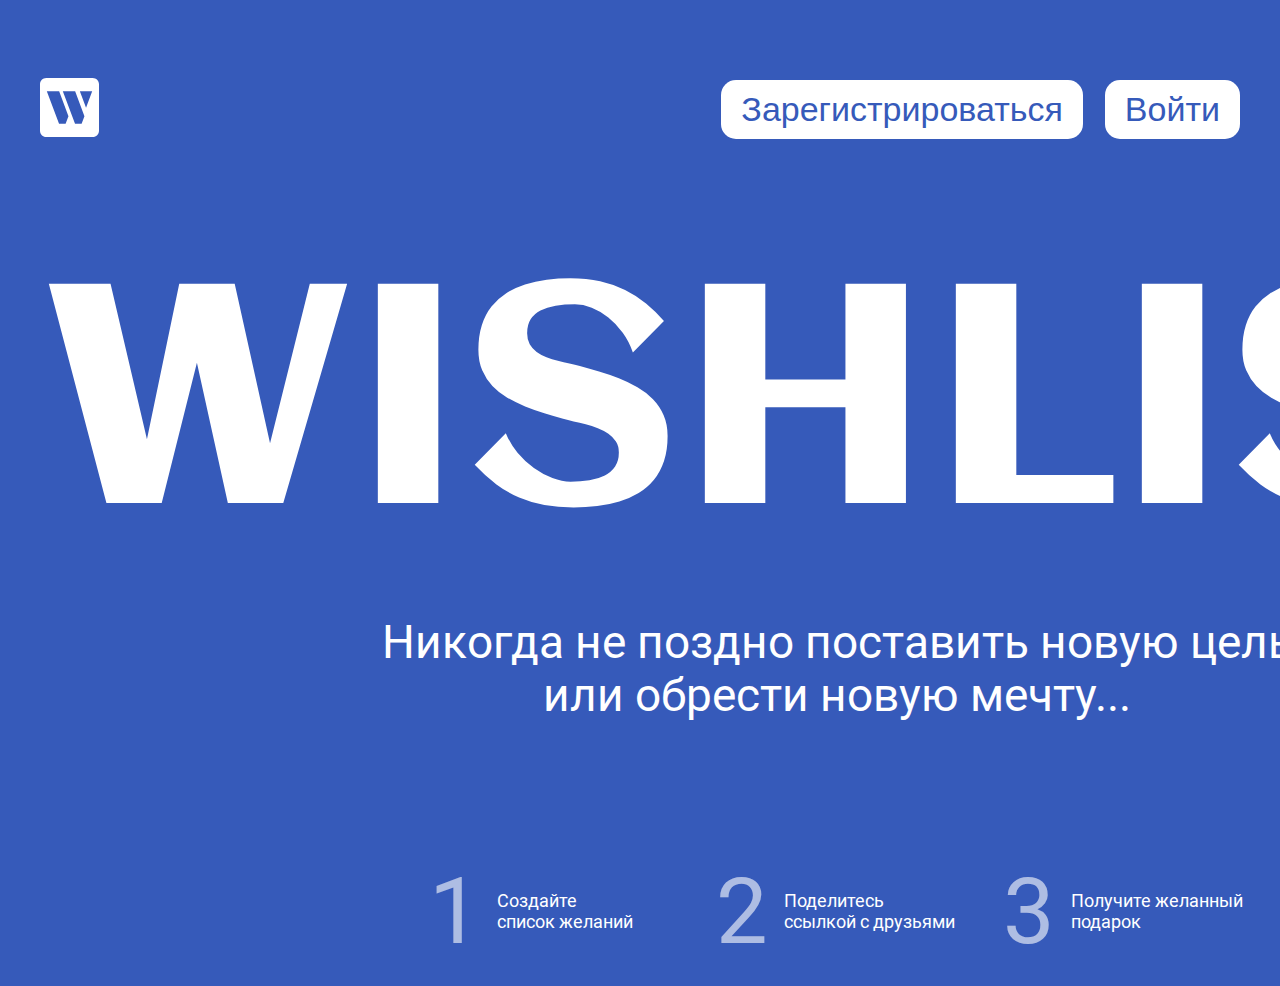
==== index.html @ 6384e107 "Вёрстка сайта и стилизация header.header и section.hero" ====
<!DOCTYPE html>
<html lang="кг">
<head>
	<meta charset="UTF-8">
	<meta http-equiv="X-UA-Compatible" content="IE=edge">
	<meta name="viewport" content="width=device-width, initial-scale=1.0">
	<link rel="stylesheet" href="index.css">
	<title>WishList - список желаний</title>
</head>
<body>
	<header class="header">
		<div class="container header__container">
			<a class="header__logo-link" href="#">
				<img class="header__logo" src="img/logo.svg" alt="логотип сервиса WishList">
			</a>

			<nav class="nav header__nav">
				<button class="btn nav__btn">Зарегистрироваться</button>
				<button class="btn nav__btn">Войти</button>
			</nav>

			<button class="burger header__burger">
				<span class="burger__line"></span>
			</button>
		</div>
	</header>

	<main class="app">
		<!-- Главный блок -->
		<section class="hero">
			<div class="container hero__container">
				<h1 class="hero__title">WishList</h1>

				<p class="hero__description">Никогда не поздно поставить новую цель или обрести новую мечту... </p>

				<ol class="steps hero__steps">
					<li class="steps__item">Cоздайте список&nbsp;желаний</li>
					<li class="steps__item">Поделитесь ссылкой&nbsp;с&nbsp;друзьями</li>
					<li class="steps__item">Получите желанный подарок</li>
				</ol>
			</div>
		</section>

		<!-- Секция желаний -->
		<section class="wishlist">
			<div class="container">
				<div class="profile wishlist__profile">
					<img class="profile__avatar" src="img/avatar.png" alt="фото пользователя">

					<div class="profile__content">
						<h2 class="profile__fulname">Иван Петров</h2>

						<p class="profile__birthday">15 июля исполнится 55 лет</p>

						<button class="profile__edit">
							<svg width="38" height="38" viewBox="0 0 38 38" fill="none" xmlns="http://www.w3.org/2000/svg">
								<path d="M4.75 33.25H10.6875L28.1992 15.7384L22.2617 9.80086L4.75 27.3125V33.25ZM7.91667 28.6267L22.2617 14.2817L23.7183 15.7384L9.37333 30.0834H7.91667V28.6267ZM29.0858 5.20919C28.9394 5.06241 28.7654 4.94596 28.5738 4.86651C28.3823 4.78705 28.177 4.74615 27.9696 4.74615C27.7622 4.74615 27.5569 4.78705 27.3653 4.86651C27.1738 4.94596 26.9998 5.06241 26.8533 5.20919L23.9558 8.10669L29.8933 14.0442L32.7908 11.1467C32.9376 11.0002 33.0541 10.8262 33.1335 10.6347C33.213 10.4431 33.2539 10.2378 33.2539 10.0304C33.2539 9.82307 33.213 9.61774 33.1335 9.4262C33.0541 9.23466 32.9376 9.06067 32.7908 8.91419L29.0858 5.20919Z" fill="white"/>
							</svg>

							<span>редактировать профиль</span>
						</button>
					</div>

					<p class="wishlist__description">Это мой список желаний если вы мне хотите что-то подарить, то прошу выбирайте из списка ниже или карту Ozon. Лучше нарушить эффект внезапности, чем подарить что-то ненужное или то, что у меня уже есть.</p>

					<!-- Обёртка для двух списков категорий товаров -->
					<ul class="categories wishlist__categories">
						<li class="categories__item">
							<h3 class="categories__title">Гаджеты</h3>

							<!-- Первый список -->
							<ul class="wishlist__items">
								<li class="item">
									<img class="item__img" src="img/buds.jpg" alt="Xiaomi Redmi Buds 4 Pro ">

									<h4 class="item__title">Xiaomi Redmi Buds 4 Pro </h4>

									<p class="item__price">5800 руб.</p>

									<button class="btn item__btn btn__castling">Выбрать</button>
								</li>
								
								<li class="item">
									<img class="item__img" src="img/buds.jpg" alt="Xiaomi Redmi Buds 4 Pro ">

									<h4 class="item__title">Xiaomi Redmi Buds 4 Pro </h4>

									<p class="item__price">5800 руб.</p>

									<button class="btn item__btn btn__castling">Выбрать</button>
								</li>

								<li class="item">
									<img class="item__img" src="img/buds.jpg" alt="Xiaomi Redmi Buds 4 Pro ">

									<h4 class="item__title">Xiaomi Redmi Buds 4 Pro </h4>

									<p class="item__price">5800 руб.</p>

									<button class="btn item__btn btn__castling">Выбрать</button>
								</li>
							</ul>
						</li>

						<li class="categories__item">
							<h3 class="categories__title">Хобби</h3>

							<!-- Второй список -->
							<ul class="wishlist__items">
								<li class="item">
									<img class="item__img" src="img/buds.jpg" alt="Xiaomi Redmi Buds 4 Pro ">

									<h4 class="item__title">Xiaomi Redmi Buds 4 Pro </h4>

									<p class="item__price">5800 руб.</p>

									<button class="btn item__btn btn__castling">Выбрать</button>
								</li>

								<li class="item">
									<img class="item__img" src="img/buds.jpg" alt="Xiaomi Redmi Buds 4 Pro ">

									<h4 class="item__title">Xiaomi Redmi Buds 4 Pro </h4>

									<p class="item__price">5800 руб.</p>

									<button class="btn item__btn btn__castling">Выбрать</button>
								</li>

								<li class="item">
									<img class="item__img" src="img/buds.jpg" alt="Xiaomi Redmi Buds 4 Pro ">

									<h4 class="item__title">Xiaomi Redmi Buds 4 Pro </h4>

									<p class="item__price">5800 руб.</p>

									<button class="btn item__btn btn__castling">Выбрать</button>
								</li>
							</ul>
						</li>
					</ul>
				</div>
			</div>
		</section>

		<!-- Редактирование профиля -->
		<section class="edit edit_profile">
			<div class="container">
				<form class="edit__form">
					<!-- Редактирование и удаление аватара -->
					<fieldset class="edit__avatar">
						<img class="edit__avatar-img" src="img/avatar.png" alt="Ававтар пользователя">

						<div class="edit__avatar-load">
							<label for="avatar-load" class="edit__label-avatar">
								<svg width="38" height="38" viewBox="0 0 38 38" fill="none" xmlns="http://www.w3.org/2000/svg">
									<path d="M4.75 33.25H10.6875L28.1992 15.7384L22.2617 9.80086L4.75 27.3125V33.25ZM7.91667 28.6267L22.2617 14.2817L23.7183 15.7384L9.37333 30.0834H7.91667V28.6267ZM29.0858 5.20919C28.9394 5.06241 28.7654 4.94596 28.5738 4.86651C28.3823 4.78705 28.177 4.74615 27.9696 4.74615C27.7622 4.74615 27.5569 4.78705 27.3653 4.86651C27.1738 4.94596 26.9998 5.06241 26.8533 5.20919L23.9558 8.10669L29.8933 14.0442L32.7908 11.1467C32.9376 11.0002 33.0541 10.8262 33.1335 10.6347C33.213 10.4431 33.2539 10.2378 33.2539 10.0304C33.2539 9.82307 33.213 9.61774 33.1335 9.4262C33.0541 9.23466 32.9376 9.06067 32.7908 8.91419L29.0858 5.20919Z" fill="white"/>
								</svg>

								Обновить фотографию</label>
							<input class="edit__input-file edit__input-file_avatar" type="file" accept="image/jpeg, image/png">
						</div>

						<button class="edit__avatar-delete">
							<svg width="38" height="38" viewBox="0 0 38 38" fill="none" xmlns="http://www.w3.org/2000/svg">
								<path d="M9.48842 29.6389C9.48842 31.35 10.9027 32.75 12.6313 32.75H25.2027C26.9313 32.75 28.3456 31.35 28.3456 29.6389V10.9722H9.48842V29.6389ZM12.6313 14.0833H25.2027V29.6389H12.6313V14.0833ZM24.417 6.30556L22.8456 4.75H14.9884L13.417 6.30556H7.91699V9.41667H29.917V6.30556H24.417Z" fill="white"/>
							</svg>
							
							Удалить
						</button>
					</fieldset>

					<!-- Редактированик имени и фамилии -->
					<fieldset class="edit__name">
						<label class="edit__label">
							<span class="eidt__label-text">Имя:</span>
							<input class="input" type="text" name="name"> 
						</label>

						<label class="edit__label">
							<span class="eidt__label-text">Фамилия:</span>
							<input class="input" type="text" name="surname">
						</label>
					</fieldset>

					<!-- Редактирование дня рождения -->
					<fieldset class="edit__birthday">
						<legend class="edit__label">Дата рождения:</legend>

						<label class="edit__label">
							<select class="edit__select" type="text" name="day"></select>
						</label>

						<label class="edit__label">
							<select class="edit__select" type="text" name="month"></select>
						</label>

						<label class="edit__label">
							<select class="edit__select" type="text" name="year"></select>
						</label>
					</fieldset>

					<!-- Редактирование вступительного текста: -->
					<fieldset class="edit__description">
						<label class="edit__label" for="description">Вступительный текст:</label>
							<textarea class="edit__description-input" name="description"> </textarea>
					</fieldset>

					<button class="btn edit__submit-btn">Сохранить изменения</button>
				</form>
			</div>
		</section>

		<!-- Редактирование желаний -->
		<section class="edit edit_wish">
			<div class="container">
				<form class="edit__form">
					<fieldset class="edit__wish">
						<!-- Редактирование описания -->
						<label class="edit__label">
							<span class="eidt__label-text">Описание:</span>
							<input class="input" type="text" name="title"> 
						</label>

						<!-- Редактирование категории товара -->
						<label class="edit__label">
							<span class="eidt__label-text">Категория:</span>
							<input class="input" type="text" name="category">
						</label>

						<!-- Редактирование цены -->
						<div class="edit__wish-price">
							<label class="edit__label">
								<span class="eidt__label-text">Цена:</span>
								<input class="input" type="text" name="title">
							</label>

							<label class="edit__label-select" for="">
								<select class="edit__select edit__select_currency" name="price">
								</select>
							</label>
						</div>

						<!-- Редактирование ссылки на товар -->
						<label class="edit__label">
							<span class="eidt__label-text">Ссылка:</span>
							<input class="input" type="text" name="link">
						</label>
					</fieldset>

					<!-- Добавление фото товара -->
					<fieldset class="edit__wish-photo">
						<label class="edit__label-photo">
							<img class="edit__wish-image" src="img/no-photo.svg" alt="Фото товара">
						</label>
					</fieldset>

					<button class="btn edit__submit-btn">Сохранить изменения</button>
					<button class="btn edit__delete-btn">Удалить желание</button>
				</form>
			</div>
		</section>

		<!-- Модальное окно -->
		<div class="modal"></div>
	</main>

	<footer class="footer">

	</footer>
</body>
</html>
---- index.css ----
/* Сброс и основные стили */
@import url('style/main/_global.css');
@import url('style/main/fonts.css');
@import url('style/main/variables.css');
@import url('style/main/style.css');

/* Модули */
@import url('style/module/nav.css');
@import url('style/module/burger.css');
@import url('style/module/steps.css');

/* Section */
@import url('style/section/header.css');
@import url('style/section/hero.css');
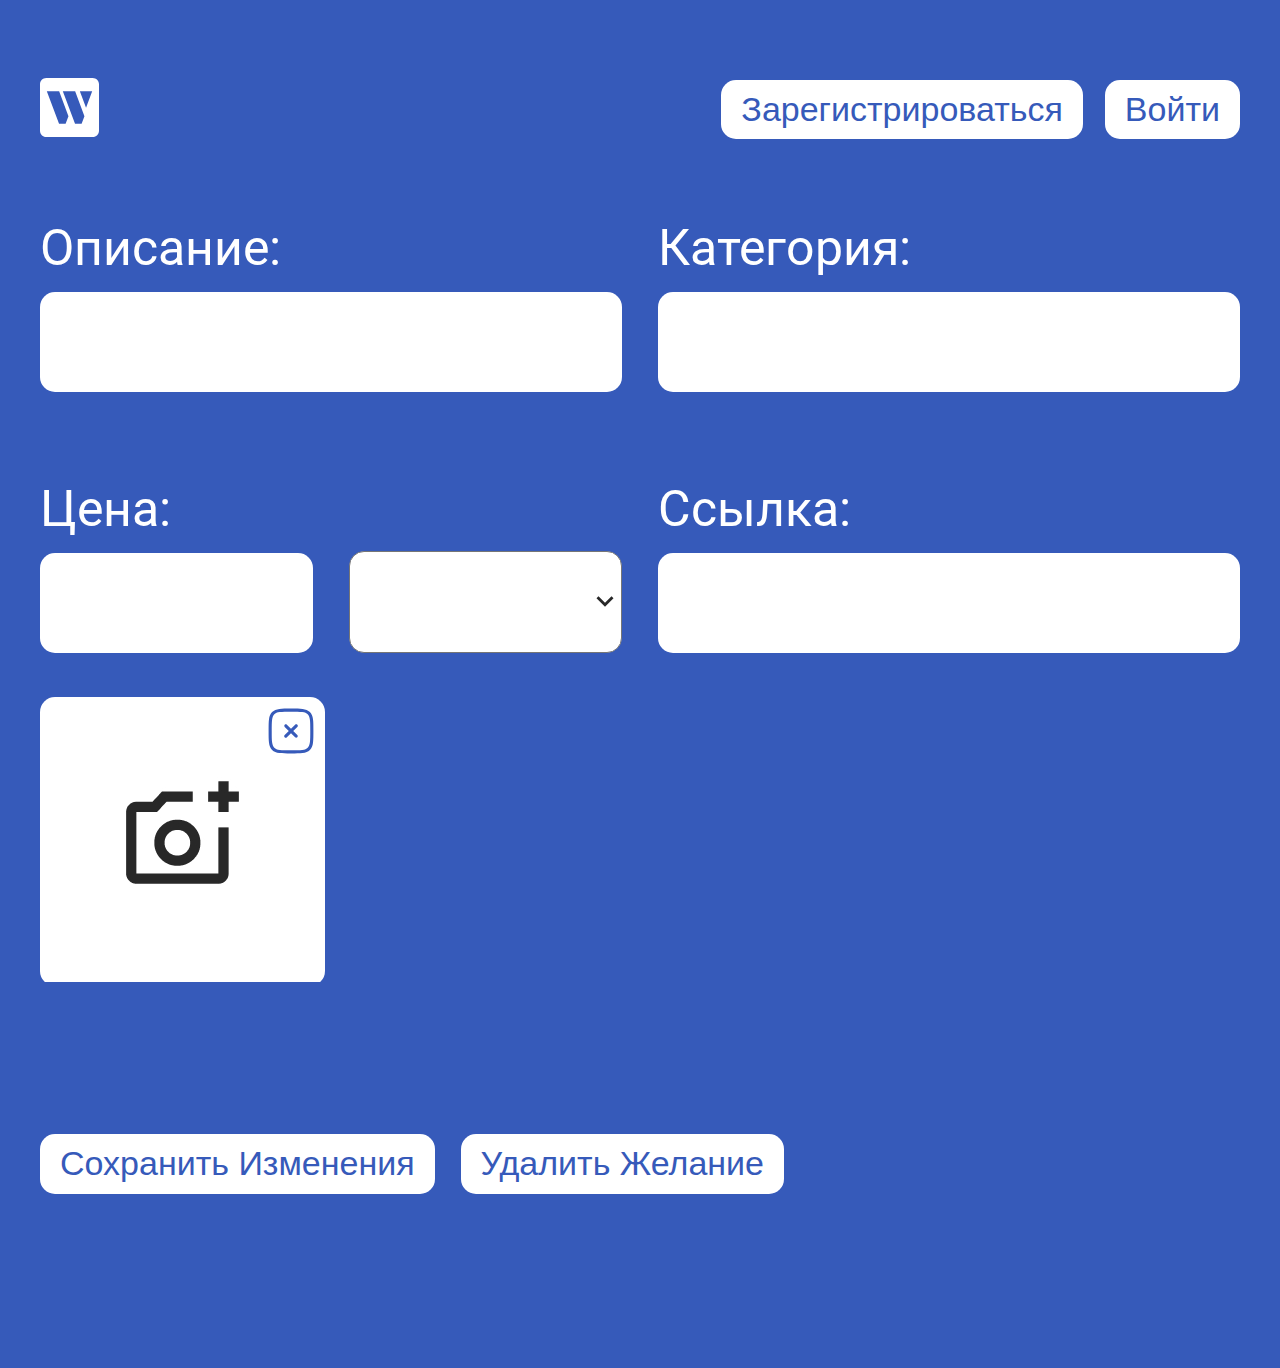
==== commit 0c745b0b: "Стилизованы остальные блоки" ====
--- a/index.html
+++ b/index.html
@@ -60,6 +60,7 @@
 							<span>редактировать профиль</span>
 						</button>
 					</div>
+				</div>
 
 					<p class="wishlist__description">Это мой список желаний если вы мне хотите что-то подарить, то прошу выбирайте из списка ниже или карту Ozon. Лучше нарушить эффект внезапности, чем подарить что-то ненужное или то, что у меня уже есть.</p>
 
@@ -139,7 +140,7 @@
 							</ul>
 						</li>
 					</ul>
-				</div>
+
 			</div>
 		</section>
 
@@ -149,7 +150,7 @@
 				<form class="edit__form">
 					<!-- Редактирование и удаление аватара -->
 					<fieldset class="edit__avatar">
-						<img class="edit__avatar-img" src="img/avatar.png" alt="Ававтар пользователя">
+						<img class="edit__avatar-img" src="img/avatar.png" alt="Аватар пользователя">
 
 						<div class="edit__avatar-load">
 							<label for="avatar-load" class="edit__label-avatar">
@@ -159,50 +160,59 @@
 
 								Обновить фотографию</label>
 							<input class="edit__input-file edit__input-file_avatar" type="file" accept="image/jpeg, image/png">
+							
+							<button class="edit__avatar-delete">
+								<svg width="38" height="38" viewBox="0 0 38 38" fill="none" xmlns="http://www.w3.org/2000/svg">
+									<path d="M9.48842 29.6389C9.48842 31.35 10.9027 32.75 12.6313 32.75H25.2027C26.9313 32.75 28.3456 31.35 28.3456 29.6389V10.9722H9.48842V29.6389ZM12.6313 14.0833H25.2027V29.6389H12.6313V14.0833ZM24.417 6.30556L22.8456 4.75H14.9884L13.417 6.30556H7.91699V9.41667H29.917V6.30556H24.417Z" fill="white"/>
+								</svg>
+								
+								Удалить
+							</button>
 						</div>
-
-						<button class="edit__avatar-delete">
-							<svg width="38" height="38" viewBox="0 0 38 38" fill="none" xmlns="http://www.w3.org/2000/svg">
-								<path d="M9.48842 29.6389C9.48842 31.35 10.9027 32.75 12.6313 32.75H25.2027C26.9313 32.75 28.3456 31.35 28.3456 29.6389V10.9722H9.48842V29.6389ZM12.6313 14.0833H25.2027V29.6389H12.6313V14.0833ZM24.417 6.30556L22.8456 4.75H14.9884L13.417 6.30556H7.91699V9.41667H29.917V6.30556H24.417Z" fill="white"/>
-							</svg>
-							
-							Удалить
-						</button>
 					</fieldset>
 
 					<!-- Редактированик имени и фамилии -->
 					<fieldset class="edit__name">
 						<label class="edit__label">
-							<span class="eidt__label-text">Имя:</span>
-							<input class="input" type="text" name="name"> 
-						</label>
-
-						<label class="edit__label">
-							<span class="eidt__label-text">Фамилия:</span>
-							<input class="input" type="text" name="surname">
+							<span class="edit__label-text">Имя:</span>
+							<input class="edit__input" type="text" name="name"> 
+						</label>
+
+						<label class="edit__label">
+							<span class="edit__label-text">Фамилия:</span>
+							<input class="edit__input" type="text" name="surname">
 						</label>
 					</fieldset>
 
 					<!-- Редактирование дня рождения -->
 					<fieldset class="edit__birthday">
-						<legend class="edit__label">Дата рождения:</legend>
-
-						<label class="edit__label">
-							<select class="edit__select" type="text" name="day"></select>
-						</label>
-
-						<label class="edit__label">
-							<select class="edit__select" type="text" name="month"></select>
-						</label>
-
-						<label class="edit__label">
-							<select class="edit__select" type="text" name="year"></select>
+						<legend class="edit__label edit__label-text">Дата рождения:</legend>
+
+						<label class="edit__label edit__label_select">
+							<select class="edit__select" type="text" name="day">
+								<option value="1">1</option>
+								<option value="2">2</option>
+							</select>
+						</label>
+
+						<label class="edit__label edit__label_select">
+							<select class="edit__select" type="text" name="month">
+								<option value="1">1</option>
+								<option value="2">2</option>
+							</select>
+						</label>
+
+						<label class="edit__label edit__label_select">
+							<select class="edit__select" type="text" name="year">
+								<option value="1">1</option>
+								<option value="2">2</option>
+							</select>
 						</label>
 					</fieldset>
 
 					<!-- Редактирование вступительного текста: -->
 					<fieldset class="edit__description">
-						<label class="edit__label" for="description">Вступительный текст:</label>
+						<label class="edit__label edit__label-text" for="description">Вступительный текст:</label>
 							<textarea class="edit__description-input" name="description"> </textarea>
 					</fieldset>
 
@@ -218,24 +228,24 @@
 					<fieldset class="edit__wish">
 						<!-- Редактирование описания -->
 						<label class="edit__label">
-							<span class="eidt__label-text">Описание:</span>
-							<input class="input" type="text" name="title"> 
+							<span class="edit__label-text">Описание:</span>
+							<input class="edit__input" type="text" name="title"> 
 						</label>
 
 						<!-- Редактирование категории товара -->
 						<label class="edit__label">
-							<span class="eidt__label-text">Категория:</span>
-							<input class="input" type="text" name="category">
+							<span class="edit__label-text">Категория:</span>
+							<input class="edit__input" type="text" name="category">
 						</label>
 
 						<!-- Редактирование цены -->
 						<div class="edit__wish-price">
 							<label class="edit__label">
-								<span class="eidt__label-text">Цена:</span>
-								<input class="input" type="text" name="title">
+								<span class="edit__label-text">Цена:</span>
+								<input class="edit__input" type="text" name="title">
 							</label>
 
-							<label class="edit__label-select" for="">
+							<label class="edit__label_select" for="">
 								<select class="edit__select edit__select_currency" name="price">
 								</select>
 							</label>
@@ -243,16 +253,24 @@
 
 						<!-- Редактирование ссылки на товар -->
 						<label class="edit__label">
-							<span class="eidt__label-text">Ссылка:</span>
-							<input class="input" type="text" name="link">
+							<span class="edit__label-text">Ссылка:</span>
+							<input class="edit__input" type="text" name="link">
 						</label>
 					</fieldset>
 
 					<!-- Добавление фото товара -->
 					<fieldset class="edit__wish-photo">
 						<label class="edit__label-photo">
-							<img class="edit__wish-image" src="img/no-photo.svg" alt="Фото товара">
-						</label>
+							<img class="edit__wish-image" src="img/no-photo.jpg" alt="Фото товара">
+							<input class="edit__input-file" type="file">
+						</label>
+
+						<button class="edit__wish-delete">
+							<svg width="46" height="46" viewBox="0 0 46 46" fill="none" xmlns="http://www.w3.org/2000/svg">
+								<path d="M18.8961 16.6875C18.5999 16.4115 18.2081 16.2612 17.8033 16.2684C17.3985 16.2755 17.0123 16.4395 16.726 16.7258C16.4398 17.0121 16.2758 17.3983 16.2686 17.8031C16.2615 18.2079 16.4117 18.5996 16.6877 18.8958L20.7919 23L16.6877 27.1042C16.5342 27.2472 16.4111 27.4197 16.3257 27.6114C16.2403 27.803 16.1944 28.0099 16.1907 28.2197C16.187 28.4295 16.2256 28.6379 16.3042 28.8325C16.3827 29.027 16.4997 29.2038 16.6481 29.3522C16.7964 29.5005 16.9732 29.6175 17.1677 29.6961C17.3623 29.7747 17.5707 29.8133 17.7805 29.8096C17.9903 29.8059 18.1972 29.7599 18.3889 29.6745C18.5805 29.5891 18.753 29.466 18.8961 29.3125L23.0002 25.2083L27.1044 29.3125C27.4006 29.5885 27.7924 29.7388 28.1972 29.7316C28.602 29.7245 28.9882 29.5605 29.2745 29.2742C29.5607 28.9879 29.7247 28.6017 29.7319 28.1969C29.739 27.7921 29.5887 27.4004 29.3127 27.1042L25.2086 23L29.3127 18.8958C29.4663 18.7528 29.5894 18.5803 29.6748 18.3886C29.7602 18.197 29.8061 17.99 29.8098 17.7802C29.8135 17.5705 29.7749 17.3621 29.6963 17.1675C29.6177 16.9729 29.5008 16.7962 29.3524 16.6478C29.204 16.4995 29.0273 16.3825 28.8327 16.3039C28.6382 16.2253 28.4298 16.1867 28.22 16.1904C28.0102 16.1941 27.8033 16.2401 27.6116 16.3255C27.42 16.4109 27.2475 16.534 27.1044 16.6875L23.0002 20.7917L18.8961 16.6875Z" fill="#365ABA"/>
+								<path fill-rule="evenodd" clip-rule="evenodd" d="M23.1191 0.604187H22.8816C18.0712 0.604187 14.3024 0.604187 11.3607 1.00002C8.35241 1.40419 5.97741 2.25002 4.11283 4.11252C2.24824 5.9771 1.40449 8.3521 1.00033 11.3625C0.604492 14.3021 0.604492 18.0709 0.604492 22.8813V23.1188C0.604492 27.9292 0.604492 31.6979 1.00033 34.6396C1.40449 37.6479 2.25033 40.0229 4.11283 41.8875C5.97741 43.7521 8.35241 44.5959 11.3628 45C14.3024 45.3959 18.0712 45.3959 22.8816 45.3959H23.1191C27.9295 45.3959 31.6982 45.3959 34.6399 45C37.6482 44.5959 40.0232 43.75 41.8878 41.8875C43.7524 40.0229 44.5962 37.6479 45.0003 34.6375C45.3962 31.6979 45.3962 27.9292 45.3962 23.1188V22.8813C45.3962 18.0709 45.3962 14.3021 45.0003 11.3604C44.5962 8.3521 43.7503 5.9771 41.8878 4.11252C40.0232 2.24794 37.6482 1.40419 34.6378 1.00002C31.6982 0.604187 27.9295 0.604187 23.1191 0.604187ZM6.32324 6.32294C7.51074 5.13544 9.11491 4.45419 11.7795 4.09585C14.4878 3.73335 18.0462 3.72919 23.0003 3.72919C27.9545 3.72919 31.5128 3.73335 34.2212 4.09585C36.8857 4.45419 38.492 5.13752 39.6795 6.32294C40.8649 7.51044 41.5462 9.1146 41.9045 11.7792C42.267 14.4875 42.2712 18.0459 42.2712 23C42.2712 27.9542 42.267 31.5125 41.9045 34.2209C41.5462 36.8854 40.8628 38.4917 39.6774 39.6792C38.4899 40.8646 36.8857 41.5459 34.2212 41.9042C31.5128 42.2667 27.9545 42.2709 23.0003 42.2709C18.0462 42.2709 14.4878 42.2667 11.7795 41.9042C9.11491 41.5459 7.50866 40.8625 6.32116 39.6771C5.13574 38.4896 4.45449 36.8854 4.09616 34.2209C3.73366 31.5125 3.72949 27.9542 3.72949 23C3.72949 18.0459 3.73366 14.4875 4.09616 11.7792C4.45449 9.1146 5.13783 7.51044 6.32324 6.32294Z" fill="#365ABA"/>
+							</svg>								
+						</button>
 					</fieldset>
 
 					<button class="btn edit__submit-btn">Сохранить изменения</button>
--- a/index.css
+++ b/index.css
@@ -4,11 +4,30 @@
 @import url('style/main/variables.css');
 @import url('style/main/style.css');
 
+/* Section */
+@import url('style/section/header.css');
+@import url('style/section/hero.css');
+@import url('style/section/wishlist.css');
+@import url('style/section/edit.css');
+
 /* Модули */
 @import url('style/module/nav.css');
 @import url('style/module/burger.css');
 @import url('style/module/steps.css');
+@import url('style/module/profile.css');
+@import url('style/module/categories.css');
+@import url('style/module/item.css');
 
-/* Section */
-@import url('style/section/header.css');
-@import url('style/section/hero.css');
+/* TODO: Скрытые секции */
+.hero {
+	display: none;
+}
+.wishlist {
+	display: none;
+}
+.edit_profile {
+	display: none;
+}
+.edit_wish {
+	/* display: none; */
+}
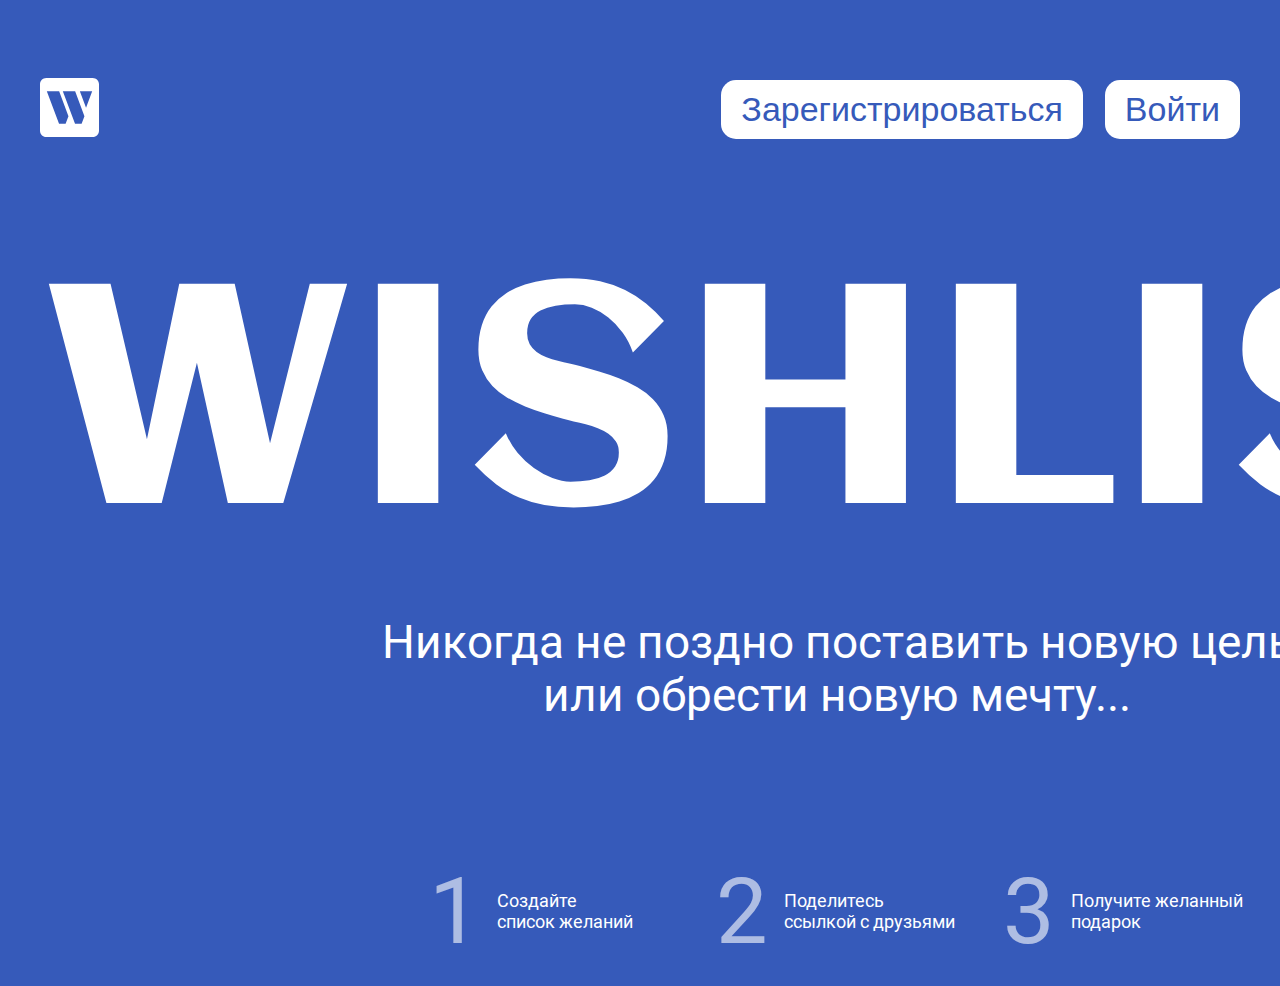
==== commit 5867bdeb: "День 2 обновлённый" ====
--- a/index.html
+++ b/index.html
@@ -5,282 +5,33 @@
 	<meta http-equiv="X-UA-Compatible" content="IE=edge">
 	<meta name="viewport" content="width=device-width, initial-scale=1.0">
 	<link rel="stylesheet" href="index.css">
+
+	<script src="scripts/index.js" type="module"></script>
 	<title>WishList - список желаний</title>
 </head>
 <body>
 	<header class="header">
 		<div class="container header__container">
-			<a class="header__logo-link" href="#">
+			<a class="header__logo-link" href="/">
 				<img class="header__logo" src="img/logo.svg" alt="логотип сервиса WishList">
 			</a>
 
 			<nav class="nav header__nav">
-				<button class="btn nav__btn">Зарегистрироваться</button>
-				<button class="btn nav__btn">Войти</button>
 			</nav>
-
-			<button class="burger header__burger">
-				<span class="burger__line"></span>
-			</button>
 		</div>
 	</header>
 
 	<main class="app">
 		<!-- Главный блок -->
-		<section class="hero">
-			<div class="container hero__container">
-				<h1 class="hero__title">WishList</h1>
-
-				<p class="hero__description">Никогда не поздно поставить новую цель или обрести новую мечту... </p>
-
-				<ol class="steps hero__steps">
-					<li class="steps__item">Cоздайте список&nbsp;желаний</li>
-					<li class="steps__item">Поделитесь ссылкой&nbsp;с&nbsp;друзьями</li>
-					<li class="steps__item">Получите желанный подарок</li>
-				</ol>
-			</div>
-		</section>
 
 		<!-- Секция желаний -->
-		<section class="wishlist">
-			<div class="container">
-				<div class="profile wishlist__profile">
-					<img class="profile__avatar" src="img/avatar.png" alt="фото пользователя">
-
-					<div class="profile__content">
-						<h2 class="profile__fulname">Иван Петров</h2>
-
-						<p class="profile__birthday">15 июля исполнится 55 лет</p>
-
-						<button class="profile__edit">
-							<svg width="38" height="38" viewBox="0 0 38 38" fill="none" xmlns="http://www.w3.org/2000/svg">
-								<path d="M4.75 33.25H10.6875L28.1992 15.7384L22.2617 9.80086L4.75 27.3125V33.25ZM7.91667 28.6267L22.2617 14.2817L23.7183 15.7384L9.37333 30.0834H7.91667V28.6267ZM29.0858 5.20919C28.9394 5.06241 28.7654 4.94596 28.5738 4.86651C28.3823 4.78705 28.177 4.74615 27.9696 4.74615C27.7622 4.74615 27.5569 4.78705 27.3653 4.86651C27.1738 4.94596 26.9998 5.06241 26.8533 5.20919L23.9558 8.10669L29.8933 14.0442L32.7908 11.1467C32.9376 11.0002 33.0541 10.8262 33.1335 10.6347C33.213 10.4431 33.2539 10.2378 33.2539 10.0304C33.2539 9.82307 33.213 9.61774 33.1335 9.4262C33.0541 9.23466 32.9376 9.06067 32.7908 8.91419L29.0858 5.20919Z" fill="white"/>
-							</svg>
-
-							<span>редактировать профиль</span>
-						</button>
-					</div>
-				</div>
-
-					<p class="wishlist__description">Это мой список желаний если вы мне хотите что-то подарить, то прошу выбирайте из списка ниже или карту Ozon. Лучше нарушить эффект внезапности, чем подарить что-то ненужное или то, что у меня уже есть.</p>
-
-					<!-- Обёртка для двух списков категорий товаров -->
-					<ul class="categories wishlist__categories">
-						<li class="categories__item">
-							<h3 class="categories__title">Гаджеты</h3>
-
-							<!-- Первый список -->
-							<ul class="wishlist__items">
-								<li class="item">
-									<img class="item__img" src="img/buds.jpg" alt="Xiaomi Redmi Buds 4 Pro ">
-
-									<h4 class="item__title">Xiaomi Redmi Buds 4 Pro </h4>
-
-									<p class="item__price">5800 руб.</p>
-
-									<button class="btn item__btn btn__castling">Выбрать</button>
-								</li>
-								
-								<li class="item">
-									<img class="item__img" src="img/buds.jpg" alt="Xiaomi Redmi Buds 4 Pro ">
-
-									<h4 class="item__title">Xiaomi Redmi Buds 4 Pro </h4>
-
-									<p class="item__price">5800 руб.</p>
-
-									<button class="btn item__btn btn__castling">Выбрать</button>
-								</li>
-
-								<li class="item">
-									<img class="item__img" src="img/buds.jpg" alt="Xiaomi Redmi Buds 4 Pro ">
-
-									<h4 class="item__title">Xiaomi Redmi Buds 4 Pro </h4>
-
-									<p class="item__price">5800 руб.</p>
-
-									<button class="btn item__btn btn__castling">Выбрать</button>
-								</li>
-							</ul>
-						</li>
-
-						<li class="categories__item">
-							<h3 class="categories__title">Хобби</h3>
-
-							<!-- Второй список -->
-							<ul class="wishlist__items">
-								<li class="item">
-									<img class="item__img" src="img/buds.jpg" alt="Xiaomi Redmi Buds 4 Pro ">
-
-									<h4 class="item__title">Xiaomi Redmi Buds 4 Pro </h4>
-
-									<p class="item__price">5800 руб.</p>
-
-									<button class="btn item__btn btn__castling">Выбрать</button>
-								</li>
-
-								<li class="item">
-									<img class="item__img" src="img/buds.jpg" alt="Xiaomi Redmi Buds 4 Pro ">
-
-									<h4 class="item__title">Xiaomi Redmi Buds 4 Pro </h4>
-
-									<p class="item__price">5800 руб.</p>
-
-									<button class="btn item__btn btn__castling">Выбрать</button>
-								</li>
-
-								<li class="item">
-									<img class="item__img" src="img/buds.jpg" alt="Xiaomi Redmi Buds 4 Pro ">
-
-									<h4 class="item__title">Xiaomi Redmi Buds 4 Pro </h4>
-
-									<p class="item__price">5800 руб.</p>
-
-									<button class="btn item__btn btn__castling">Выбрать</button>
-								</li>
-							</ul>
-						</li>
-					</ul>
-
-			</div>
-		</section>
 
 		<!-- Редактирование профиля -->
-		<section class="edit edit_profile">
-			<div class="container">
-				<form class="edit__form">
-					<!-- Редактирование и удаление аватара -->
-					<fieldset class="edit__avatar">
-						<img class="edit__avatar-img" src="img/avatar.png" alt="Аватар пользователя">
-
-						<div class="edit__avatar-load">
-							<label for="avatar-load" class="edit__label-avatar">
-								<svg width="38" height="38" viewBox="0 0 38 38" fill="none" xmlns="http://www.w3.org/2000/svg">
-									<path d="M4.75 33.25H10.6875L28.1992 15.7384L22.2617 9.80086L4.75 27.3125V33.25ZM7.91667 28.6267L22.2617 14.2817L23.7183 15.7384L9.37333 30.0834H7.91667V28.6267ZM29.0858 5.20919C28.9394 5.06241 28.7654 4.94596 28.5738 4.86651C28.3823 4.78705 28.177 4.74615 27.9696 4.74615C27.7622 4.74615 27.5569 4.78705 27.3653 4.86651C27.1738 4.94596 26.9998 5.06241 26.8533 5.20919L23.9558 8.10669L29.8933 14.0442L32.7908 11.1467C32.9376 11.0002 33.0541 10.8262 33.1335 10.6347C33.213 10.4431 33.2539 10.2378 33.2539 10.0304C33.2539 9.82307 33.213 9.61774 33.1335 9.4262C33.0541 9.23466 32.9376 9.06067 32.7908 8.91419L29.0858 5.20919Z" fill="white"/>
-								</svg>
-
-								Обновить фотографию</label>
-							<input class="edit__input-file edit__input-file_avatar" type="file" accept="image/jpeg, image/png">
-							
-							<button class="edit__avatar-delete">
-								<svg width="38" height="38" viewBox="0 0 38 38" fill="none" xmlns="http://www.w3.org/2000/svg">
-									<path d="M9.48842 29.6389C9.48842 31.35 10.9027 32.75 12.6313 32.75H25.2027C26.9313 32.75 28.3456 31.35 28.3456 29.6389V10.9722H9.48842V29.6389ZM12.6313 14.0833H25.2027V29.6389H12.6313V14.0833ZM24.417 6.30556L22.8456 4.75H14.9884L13.417 6.30556H7.91699V9.41667H29.917V6.30556H24.417Z" fill="white"/>
-								</svg>
-								
-								Удалить
-							</button>
-						</div>
-					</fieldset>
-
-					<!-- Редактированик имени и фамилии -->
-					<fieldset class="edit__name">
-						<label class="edit__label">
-							<span class="edit__label-text">Имя:</span>
-							<input class="edit__input" type="text" name="name"> 
-						</label>
-
-						<label class="edit__label">
-							<span class="edit__label-text">Фамилия:</span>
-							<input class="edit__input" type="text" name="surname">
-						</label>
-					</fieldset>
-
-					<!-- Редактирование дня рождения -->
-					<fieldset class="edit__birthday">
-						<legend class="edit__label edit__label-text">Дата рождения:</legend>
-
-						<label class="edit__label edit__label_select">
-							<select class="edit__select" type="text" name="day">
-								<option value="1">1</option>
-								<option value="2">2</option>
-							</select>
-						</label>
-
-						<label class="edit__label edit__label_select">
-							<select class="edit__select" type="text" name="month">
-								<option value="1">1</option>
-								<option value="2">2</option>
-							</select>
-						</label>
-
-						<label class="edit__label edit__label_select">
-							<select class="edit__select" type="text" name="year">
-								<option value="1">1</option>
-								<option value="2">2</option>
-							</select>
-						</label>
-					</fieldset>
-
-					<!-- Редактирование вступительного текста: -->
-					<fieldset class="edit__description">
-						<label class="edit__label edit__label-text" for="description">Вступительный текст:</label>
-							<textarea class="edit__description-input" name="description"> </textarea>
-					</fieldset>
-
-					<button class="btn edit__submit-btn">Сохранить изменения</button>
-				</form>
-			</div>
-		</section>
 
 		<!-- Редактирование желаний -->
-		<section class="edit edit_wish">
-			<div class="container">
-				<form class="edit__form">
-					<fieldset class="edit__wish">
-						<!-- Редактирование описания -->
-						<label class="edit__label">
-							<span class="edit__label-text">Описание:</span>
-							<input class="edit__input" type="text" name="title"> 
-						</label>
-
-						<!-- Редактирование категории товара -->
-						<label class="edit__label">
-							<span class="edit__label-text">Категория:</span>
-							<input class="edit__input" type="text" name="category">
-						</label>
-
-						<!-- Редактирование цены -->
-						<div class="edit__wish-price">
-							<label class="edit__label">
-								<span class="edit__label-text">Цена:</span>
-								<input class="edit__input" type="text" name="title">
-							</label>
-
-							<label class="edit__label_select" for="">
-								<select class="edit__select edit__select_currency" name="price">
-								</select>
-							</label>
-						</div>
-
-						<!-- Редактирование ссылки на товар -->
-						<label class="edit__label">
-							<span class="edit__label-text">Ссылка:</span>
-							<input class="edit__input" type="text" name="link">
-						</label>
-					</fieldset>
-
-					<!-- Добавление фото товара -->
-					<fieldset class="edit__wish-photo">
-						<label class="edit__label-photo">
-							<img class="edit__wish-image" src="img/no-photo.jpg" alt="Фото товара">
-							<input class="edit__input-file" type="file">
-						</label>
-
-						<button class="edit__wish-delete">
-							<svg width="46" height="46" viewBox="0 0 46 46" fill="none" xmlns="http://www.w3.org/2000/svg">
-								<path d="M18.8961 16.6875C18.5999 16.4115 18.2081 16.2612 17.8033 16.2684C17.3985 16.2755 17.0123 16.4395 16.726 16.7258C16.4398 17.0121 16.2758 17.3983 16.2686 17.8031C16.2615 18.2079 16.4117 18.5996 16.6877 18.8958L20.7919 23L16.6877 27.1042C16.5342 27.2472 16.4111 27.4197 16.3257 27.6114C16.2403 27.803 16.1944 28.0099 16.1907 28.2197C16.187 28.4295 16.2256 28.6379 16.3042 28.8325C16.3827 29.027 16.4997 29.2038 16.6481 29.3522C16.7964 29.5005 16.9732 29.6175 17.1677 29.6961C17.3623 29.7747 17.5707 29.8133 17.7805 29.8096C17.9903 29.8059 18.1972 29.7599 18.3889 29.6745C18.5805 29.5891 18.753 29.466 18.8961 29.3125L23.0002 25.2083L27.1044 29.3125C27.4006 29.5885 27.7924 29.7388 28.1972 29.7316C28.602 29.7245 28.9882 29.5605 29.2745 29.2742C29.5607 28.9879 29.7247 28.6017 29.7319 28.1969C29.739 27.7921 29.5887 27.4004 29.3127 27.1042L25.2086 23L29.3127 18.8958C29.4663 18.7528 29.5894 18.5803 29.6748 18.3886C29.7602 18.197 29.8061 17.99 29.8098 17.7802C29.8135 17.5705 29.7749 17.3621 29.6963 17.1675C29.6177 16.9729 29.5008 16.7962 29.3524 16.6478C29.204 16.4995 29.0273 16.3825 28.8327 16.3039C28.6382 16.2253 28.4298 16.1867 28.22 16.1904C28.0102 16.1941 27.8033 16.2401 27.6116 16.3255C27.42 16.4109 27.2475 16.534 27.1044 16.6875L23.0002 20.7917L18.8961 16.6875Z" fill="#365ABA"/>
-								<path fill-rule="evenodd" clip-rule="evenodd" d="M23.1191 0.604187H22.8816C18.0712 0.604187 14.3024 0.604187 11.3607 1.00002C8.35241 1.40419 5.97741 2.25002 4.11283 4.11252C2.24824 5.9771 1.40449 8.3521 1.00033 11.3625C0.604492 14.3021 0.604492 18.0709 0.604492 22.8813V23.1188C0.604492 27.9292 0.604492 31.6979 1.00033 34.6396C1.40449 37.6479 2.25033 40.0229 4.11283 41.8875C5.97741 43.7521 8.35241 44.5959 11.3628 45C14.3024 45.3959 18.0712 45.3959 22.8816 45.3959H23.1191C27.9295 45.3959 31.6982 45.3959 34.6399 45C37.6482 44.5959 40.0232 43.75 41.8878 41.8875C43.7524 40.0229 44.5962 37.6479 45.0003 34.6375C45.3962 31.6979 45.3962 27.9292 45.3962 23.1188V22.8813C45.3962 18.0709 45.3962 14.3021 45.0003 11.3604C44.5962 8.3521 43.7503 5.9771 41.8878 4.11252C40.0232 2.24794 37.6482 1.40419 34.6378 1.00002C31.6982 0.604187 27.9295 0.604187 23.1191 0.604187ZM6.32324 6.32294C7.51074 5.13544 9.11491 4.45419 11.7795 4.09585C14.4878 3.73335 18.0462 3.72919 23.0003 3.72919C27.9545 3.72919 31.5128 3.73335 34.2212 4.09585C36.8857 4.45419 38.492 5.13752 39.6795 6.32294C40.8649 7.51044 41.5462 9.1146 41.9045 11.7792C42.267 14.4875 42.2712 18.0459 42.2712 23C42.2712 27.9542 42.267 31.5125 41.9045 34.2209C41.5462 36.8854 40.8628 38.4917 39.6774 39.6792C38.4899 40.8646 36.8857 41.5459 34.2212 41.9042C31.5128 42.2667 27.9545 42.2709 23.0003 42.2709C18.0462 42.2709 14.4878 42.2667 11.7795 41.9042C9.11491 41.5459 7.50866 40.8625 6.32116 39.6771C5.13574 38.4896 4.45449 36.8854 4.09616 34.2209C3.73366 31.5125 3.72949 27.9542 3.72949 23C3.72949 18.0459 3.73366 14.4875 4.09616 11.7792C4.45449 9.1146 5.13783 7.51044 6.32324 6.32294Z" fill="#365ABA"/>
-							</svg>								
-						</button>
-					</fieldset>
-
-					<button class="btn edit__submit-btn">Сохранить изменения</button>
-					<button class="btn edit__delete-btn">Удалить желание</button>
-				</form>
-			</div>
-		</section>
 
 		<!-- Модальное окно -->
-		<div class="modal"></div>
+
 	</main>
 
 	<footer class="footer">
--- a/index.css
+++ b/index.css
@@ -16,18 +16,4 @@
 @import url('style/module/steps.css');
 @import url('style/module/profile.css');
 @import url('style/module/categories.css');
-@import url('style/module/item.css');
-
-/* TODO: Скрытые секции */
-.hero {
-	display: none;
-}
-.wishlist {
-	display: none;
-}
-.edit_profile {
-	display: none;
-}
-.edit_wish {
-	/* display: none; */
-}
+@import url('style/module/item.css');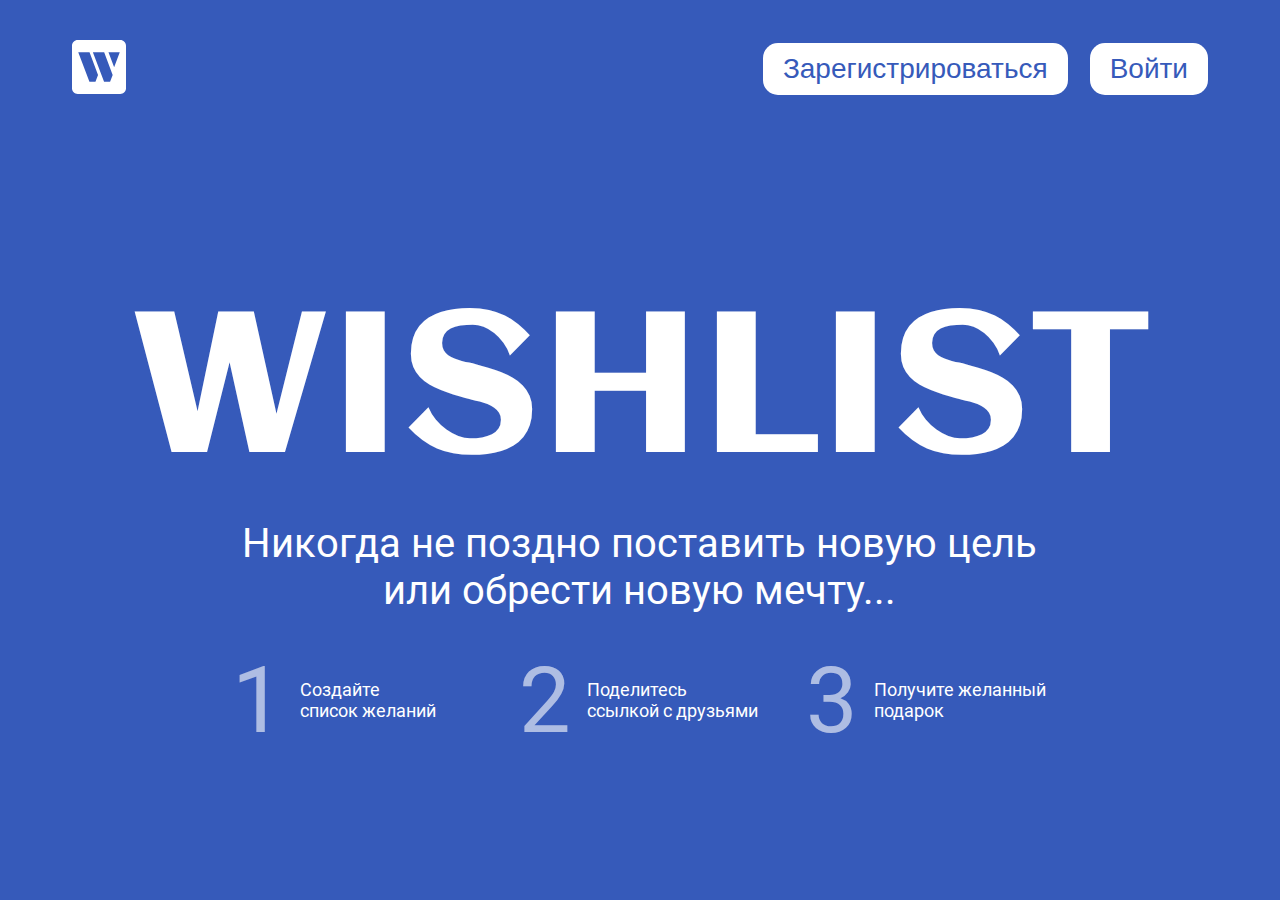
==== commit e40092ec: "Ренедер модального окна" ====
--- a/index.html
+++ b/index.html
@@ -6,6 +6,7 @@
 	<meta name="viewport" content="width=device-width, initial-scale=1.0">
 	<link rel="stylesheet" href="index.css">
 
+	<script src="scripts/director.min.js" defer></script>
 	<script src="scripts/index.js" type="module"></script>
 	<title>WishList - список желаний</title>
 </head>
